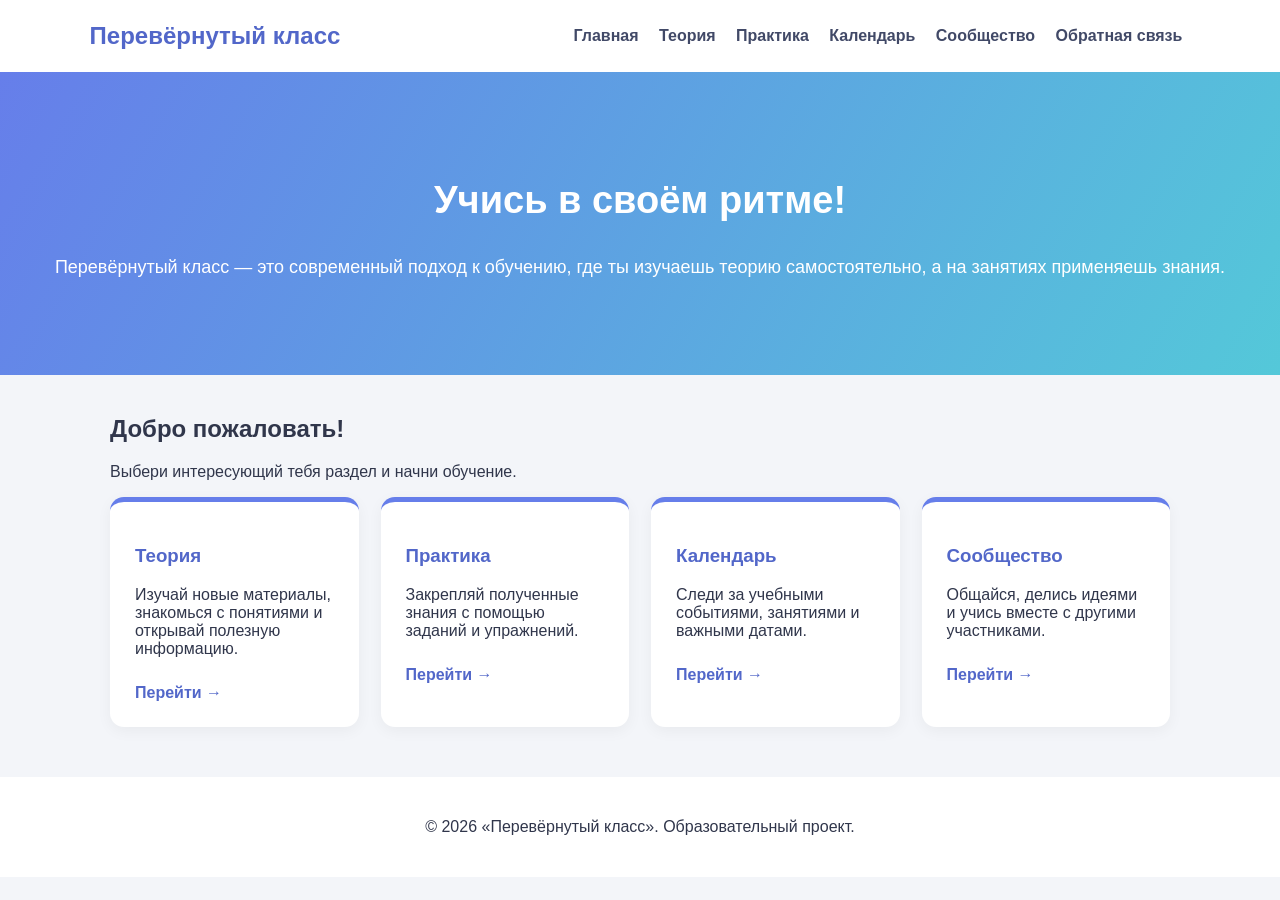
==== index.html @ 36bf10d5 "Create index.html" ====
<!DOCTYPE html>
<html lang="ru">
<head>
    <meta charset="UTF-8">
    <meta name="viewport" content="width=device-width, initial-scale=1.0">
    <title>Перевёрнутый класс</title>
    <style>
        * {
            box-sizing: border-box;
        }

        body {
            margin: 0;
            font-family: Arial, sans-serif;
            background: #f3f5f9;
            color: #30364b;
        }

        header {
            background: white;
            padding: 22px 7%;
            display: flex;
            justify-content: space-between;
            align-items: center;
            flex-wrap: wrap;
            gap: 15px;
            box-shadow: 0 2px 10px #0000000d;
        }

        header h2 {
            color: #5267c9;
            margin: 0;
        }

        nav a {
            color: #414967;
            text-decoration: none;
            margin: 8px;
            font-weight: bold;
        }

        .hero {
            text-align: center;
            padding: 75px 20px;
            background: linear-gradient(120deg, #667eea, #54c8d9);
            color: white;
        }

        .hero h1 {
            font-size: 38px;
        }

        .hero p {
            font-size: 18px;
            line-height: 1.6;
        }

        .content {
            max-width: 1100px;
            margin: 40px auto;
            padding: 0 20px;
        }

        .cards {
            display: grid;
            grid-template-columns: repeat(auto-fit, minmax(230px, 1fr));
            gap: 22px;
        }

        .card {
            background: white;
            padding: 25px;
            border-radius: 14px;
            box-shadow: 0 4px 15px #0000000c;
            border-top: 5px solid #667eea;
        }

        .card h3 {
            color: #5267c9;
        }

        .card a {
            display: inline-block;
            margin-top: 10px;
            color: #5267c9;
            font-weight: bold;
            text-decoration: none;
        }

        footer {
            text-align: center;
            padding: 25px;
            background: white;
            margin-top: 50px;
        }
    </style>
</head>
<body>

<header>
    <h2>Перевёрнутый класс</h2>
    <nav>
        <a href="index.html">Главная</a>
        <a href="theory.html">Теория</a>
        <a href="practice.html">Практика</a>
        <a href="calendar.html">Календарь</a>
        <a href="community.html">Сообщество</a>
        <a href="feedback.html">Обратная связь</a>
    </nav>
</header>

<section class="hero">
    <h1>Учись в своём ритме!</h1>
    <p>Перевёрнутый класс — это современный подход к обучению,

    где ты изучаешь теорию самостоятельно, а на занятиях применяешь знания.</p>
</section>

<main class="content">
    <h2>Добро пожаловать!</h2>
    <p>Выбери интересующий тебя раздел и начни обучение.</p>

    <div class="cards">
        <div class="card">
            <h3>Теория</h3>
            <p>Изучай новые материалы, знакомься с понятиями и открывай полезную информацию.</p>
            <a href="theory.html">Перейти →</a>
        </div>

        <div class="card">
            <h3>Практика</h3>
            <p>Закрепляй полученные знания с помощью заданий и упражнений.</p>
            <a href="practice.html">Перейти →</a>
        </div>

        <div class="card">
            <h3>Календарь</h3>
            <p>Следи за учебными событиями, занятиями и важными датами.</p>
            <a href="calendar.html">Перейти →</a>
        </div>

        <div class="card">
            <h3>Сообщество</h3>
            <p>Общайся, делись идеями и учись вместе с другими участниками.</p>
            <a href="community.html">Перейти →</a>
        </div>
    </div>
</main>

<footer>
    <p>© 2026 «Перевёрнутый класс». Образовательный проект.</p>
</footer>

</body>
</html>
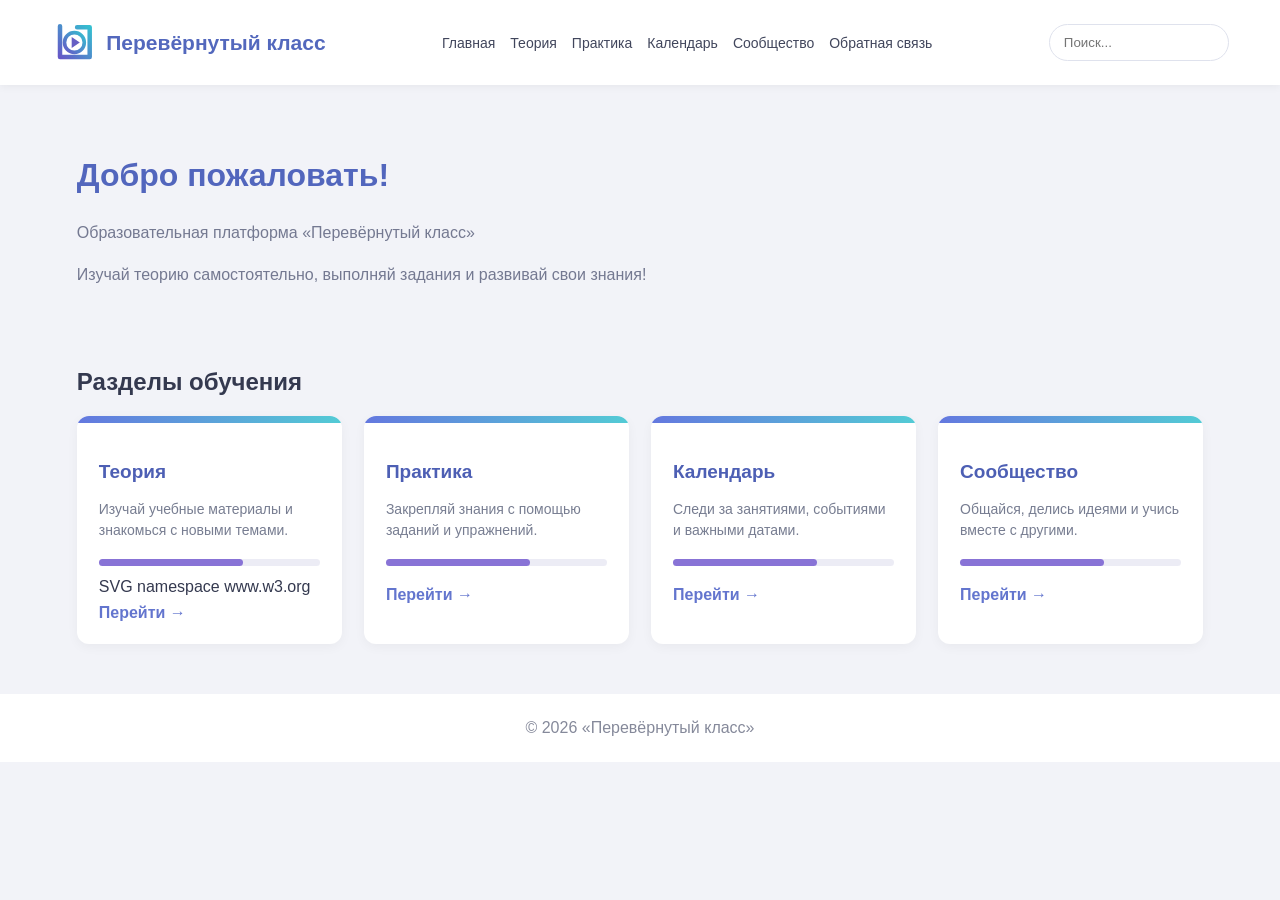
==== commit f9a623a8: "Create index.html" ====
--- a/index.html
+++ b/index.html
@@ -1,104 +1,162 @@
 <!DOCTYPE html>
 <html lang="ru">
 <head>
-    <meta charset="UTF-8">
-    <meta name="viewport" content="width=device-width, initial-scale=1.0">
-    <title>Перевёрнутый класс</title>
-    <style>
-        * {
-            box-sizing: border-box;
-        }
-
-        body {
-            margin: 0;
-            font-family: Arial, sans-serif;
-            background: #f3f5f9;
-            color: #30364b;
-        }
-
-        header {
-            background: white;
-            padding: 22px 7%;
-            display: flex;
-            justify-content: space-between;
-            align-items: center;
-            flex-wrap: wrap;
-            gap: 15px;
-            box-shadow: 0 2px 10px #0000000d;
-        }
-
-        header h2 {
-            color: #5267c9;
-            margin: 0;
-        }
-
-        nav a {
-            color: #414967;
-            text-decoration: none;
-            margin: 8px;
-            font-weight: bold;
-        }
-
-        .hero {
-            text-align: center;
-            padding: 75px 20px;
-            background: linear-gradient(120deg, #667eea, #54c8d9);
-            color: white;
-        }
-
-        .hero h1 {
-            font-size: 38px;
-        }
-
-        .hero p {
-            font-size: 18px;
-            line-height: 1.6;
-        }
-
-        .content {
-            max-width: 1100px;
-            margin: 40px auto;
-            padding: 0 20px;
-        }
-
-        .cards {
-            display: grid;
-            grid-template-columns: repeat(auto-fit, minmax(230px, 1fr));
-            gap: 22px;
-        }
-
-        .card {
-            background: white;
-            padding: 25px;
-            border-radius: 14px;
-            box-shadow: 0 4px 15px #0000000c;
-            border-top: 5px solid #667eea;
-        }
-
-        .card h3 {
-            color: #5267c9;
-        }
-
-        .card a {
-            display: inline-block;
-            margin-top: 10px;
-            color: #5267c9;
-            font-weight: bold;
-            text-decoration: none;
-        }
-
-        footer {
-            text-align: center;
-            padding: 25px;
-            background: white;
-            margin-top: 50px;
-        }
-    </style>
+<meta charset="UTF-8">
+<meta name="viewport" content="width=device-width, initial-scale=1.0">
+<title>Перевёрнутый класс</title>
+<style>
+* {
+    box-sizing: border-box;
+}
+body {
+    margin: 0;
+    font-family: Arial, sans-serif;
+    background: #f2f3f8;
+    color: #34394f;
+}
+header {
+    background: white;
+    min-height: 85px;
+    padding: 15px 4%;
+    display: flex;
+    align-items: center;
+    justify-content: space-between;
+    flex-wrap: wrap;
+    gap: 18px;
+    box-shadow: 0 2px 8px #0000000d;
+}
+.logo {
+    display: flex;
+    align-items: center;
+    gap: 10px;
+    color: #5368bd;
+    font-size: 21px;
+    font-weight: bold;
+}
+.logo svg {
+    width: 45px;
+    height: 45px;
+    flex-shrink: 0;
+}
+nav {
+    display: flex;
+    flex-wrap: wrap;
+    gap: 15px;
+}
+nav a {
+    text-decoration: none;
+    color: #41465c;
+    font-size: 14px;
+}
+nav a:hover {
+    color: #6476d8;
+}
+.search {
+    padding: 10px 14px;
+    border: 1px solid #dfe2ed;
+    border-radius: 20px;
+    outline: none;
+    max-width: 180px;
+}
+.hero {
+    padding: 45px 6%;
+}
+.hero h1 {
+    color: #5266bd;
+    font-size: 32px;
+}
+.hero p {
+    color: #747991;
+    line-height: 1.6;
+}
+.content {
+    padding: 0 6% 50px;
+}
+.cards {
+    display: grid;
+    grid-template-columns: repeat(auto-fit, minmax(230px, 1fr));
+    gap: 22px;
+}
+.card {
+    background: white;
+    border-radius: 12px;
+    overflow: hidden;
+    box-shadow: 0 3px 12px #0000000b;
+}
+.card-line {
+    height: 7px;
+    background: linear-gradient(90deg, #6478df, #53cbd5);
+}
+.card-content {
+    padding: 22px;
+}
+.card h2 {
+    font-size: 19px;
+    color: #4d5fb4;
+}
+.card p {
+    color: #777d91;
+    line-height: 1.5;
+    font-size: 14px;
+}
+.progress {
+    height: 7px;
+    background: #ececf5;
+    border-radius: 10px;
+    margin: 18px 0 12px;
+}
+.progress span {
+    display: block;
+    height: 100%;
+    width: 65%;
+    background: #8873d6;
+    border-radius: 10px;
+}
+.card a {
+    display: inline-block;
+    color: #6375ce;
+    text-decoration: none;
+    font-weight: bold;
+    margin-top: 8px;
+}
+footer {
+    text-align: center;
+    background: white;
+    padding: 25px;
+    color: #85899a;
+}
+max-width: 650px {
+    header {
+        justify-content: center;
+    }
+    .hero h1 {
+        font-size: 26px;
+    }
+}
+</style>
 </head>
 <body>
 
 <header>
-    <h2>Перевёрнутый класс</h2>
+    <div class="logo">
+        <svg viewBox="0 0 50 50" xmlns="http://www.w3.org/2000/svg">
+            <defs>
+                <linearGradient id="logoGradient" x1="0" y1="1" x2="1" y2="0">
+                    <stop offset="0%" stop-color="#6559c7"/>
+                    <stop offset="100%" stop-color="#35bfd0"/>
+                </linearGradient>
+            </defs>
+            <path d="M10 7 V41 H43 V8 H29"
+                  fill="none" stroke="url(#logoGradient)"
+                  stroke-width="5" stroke-linecap="round"
+                  stroke-linejoin="round"/>
+            <circle cx="26" cy="25" r="11"
+                    fill="none" stroke="url(#logoGradient)" stroke-width="4"/>
+            <path d="M23 19 L32 25 L23 31 Z" fill="#655fc4"/>
+        </svg>
+        <span>Перевёрнутый класс</span>
+    </div>
+
     <nav>
         <a href="index.html">Главная</a>
         <a href="theory.html">Теория</a>
@@ -107,48 +165,68 @@
         <a href="community.html">Сообщество</a>
         <a href="feedback.html">Обратная связь</a>
     </nav>
+
+    <input class="search" type="search" placeholder="Поиск...">
 </header>
 
 <section class="hero">
-    <h1>Учись в своём ритме!</h1>
-    <p>Перевёрнутый класс — это современный подход к обучению,
-
-    где ты изучаешь теорию самостоятельно, а на занятиях применяешь знания.</p>
+    <h1>Добро пожаловать!</h1>
+    <p>Образовательная платформа «Перевёрнутый класс»</p>
+    <p>Изучай теорию самостоятельно, выполняй задания и развивай свои знания!</p>
 </section>
 
 <main class="content">
-    <h2>Добро пожаловать!</h2>
-    <p>Выбери интересующий тебя раздел и начни обучение.</p>
+    <h2>Разделы обучения</h2>
 
     <div class="cards">
-        <div class="card">
-            <h3>Теория</h3>
-            <p>Изучай новые материалы, знакомься с понятиями и открывай полезную информацию.</p>
-            <a href="theory.html">Перейти →</a>
-        </div>
-
-        <div class="card">
-            <h3>Практика</h3>
-            <p>Закрепляй полученные знания с помощью заданий и упражнений.</p>
-            <a href="practice.html">Перейти →</a>
-        </div>
-
-        <div class="card">
-            <h3>Календарь</h3>
-            <p>Следи за учебными событиями, занятиями и важными датами.</p>
-            <a href="calendar.html">Перейти →</a>
-        </div>
-
-        <div class="card">
-            <h3>Сообщество</h3>
-            <p>Общайся, делись идеями и учись вместе с другими участниками.</p>
-            <a href="community.html">Перейти →</a>
-        </div>
+        <article class="card">
+            <div class="card-line"></div>
+            <div class="card-content">
+                <h2>Теория</h2>
+                <p>Изучай учебные материалы и знакомься с новыми темами.</p>
+                <div class="progress"><span></span></div>
+SVG namespace
+www.w3.org
+
+
+<a href="theory.html">Перейти →</a>
+            </div>
+        </article>
+
+        <article class="card">
+            <div class="card-line"></div>
+            <div class="card-content">
+                <h2>Практика</h2>
+                <p>Закрепляй знания с помощью заданий и упражнений.</p>
+                <div class="progress"><span></span></div>
+                <a href="practice.html">Перейти →</a>
+            </div>
+        </article>
+
+        <article class="card">
+            <div class="card-line"></div>
+            <div class="card-content">
+                <h2>Календарь</h2>
+                <p>Следи за занятиями, событиями и важными датами.</p>
+                <div class="progress"><span></span></div>
+                <a href="calendar.html">Перейти →</a>
+            </div>
+        </article>
+
+        <article class="card">
+            <div class="card-line"></div>
+            <div class="card-content">
+                <h2>Сообщество</h2>
+                <p>Общайся, делись идеями и учись вместе с другими.</p>
+                <div class="progress"><span></span></div>
+                <a href="community.html">Перейти →</a>
+            </div>
+        </article>
     </div>
 </main>
 
 <footer>
-    <p>© 2026 «Перевёрнутый класс». Образовательный проект.</p>
+    © 2026 «Перевёрнутый класс»
 </footer>
 
 </body>
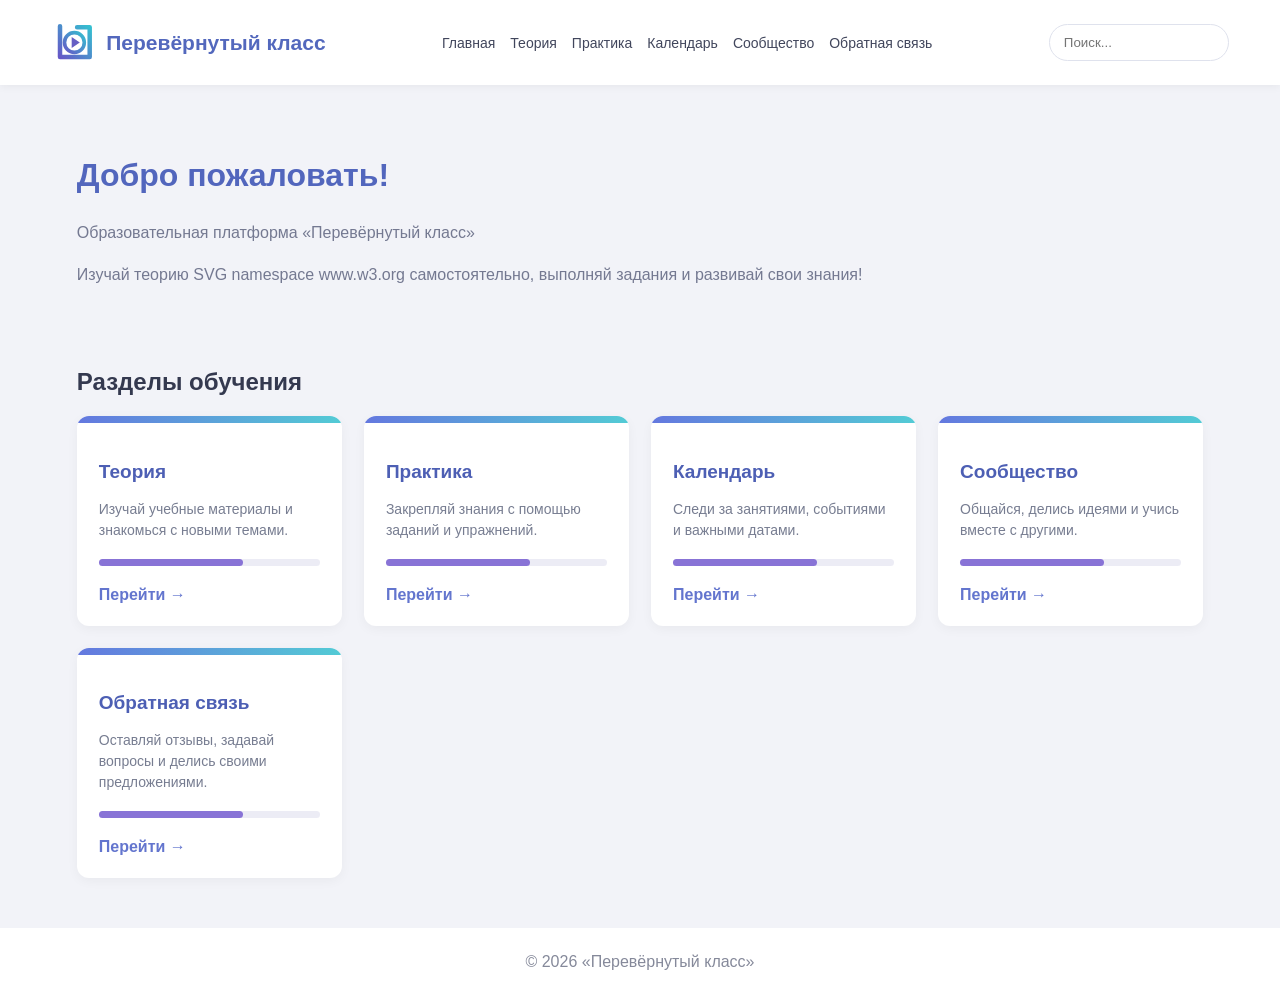
==== commit e8b06fc0: "Update index.html" ====
--- a/index.html
+++ b/index.html
@@ -6,228 +6,240 @@
 <title>Перевёрнутый класс</title>
 <style>
 * {
-    box-sizing: border-box;
+   box-sizing: border-box;
 }
 body {
-    margin: 0;
-    font-family: Arial, sans-serif;
-    background: #f2f3f8;
-    color: #34394f;
+   margin: 0;
+   font-family: Arial, sans-serif;
+   background: #f2f3f8;
+   color: #34394f;
 }
 header {
-    background: white;
-    min-height: 85px;
-    padding: 15px 4%;
-    display: flex;
-    align-items: center;
-    justify-content: space-between;
-    flex-wrap: wrap;
-    gap: 18px;
-    box-shadow: 0 2px 8px #0000000d;
+   background: white;
+   min-height: 85px;
+   padding: 15px 4%;
+   display: flex;
+   align-items: center;
+   justify-content: space-between;
+   flex-wrap: wrap;
+   gap: 18px;
+   box-shadow: 0 2px 8px #0000000d;
 }
 .logo {
-    display: flex;
-    align-items: center;
-    gap: 10px;
-    color: #5368bd;
-    font-size: 21px;
-    font-weight: bold;
+   display: flex;
+   align-items: center;
+   gap: 10px;
+   color: #5368bd;
+   font-size: 21px;
+   font-weight: bold;
 }
 .logo svg {
-    width: 45px;
-    height: 45px;
-    flex-shrink: 0;
+   width: 45px;
+   height: 45px;
+   flex-shrink: 0;
 }
 nav {
-    display: flex;
-    flex-wrap: wrap;
-    gap: 15px;
+   display: flex;
+   flex-wrap: wrap;
+   gap: 15px;
 }
 nav a {
-    text-decoration: none;
-    color: #41465c;
-    font-size: 14px;
+   text-decoration: none;
+   color: #41465c;
+   font-size: 14px;
 }
 nav a:hover {
-    color: #6476d8;
+   color: #6476d8;
 }
 .search {
-    padding: 10px 14px;
-    border: 1px solid #dfe2ed;
-    border-radius: 20px;
-    outline: none;
-    max-width: 180px;
+   padding: 10px 14px;
+   border: 1px solid #dfe2ed;
+   border-radius: 20px;
+   outline: none;
+   max-width: 180px;
 }
 .hero {
-    padding: 45px 6%;
+   padding: 45px 6%;
 }
 .hero h1 {
-    color: #5266bd;
-    font-size: 32px;
+   color: #5266bd;
+   font-size: 32px;
 }
 .hero p {
-    color: #747991;
-    line-height: 1.6;
+   color: #747991;
+   line-height: 1.6;
 }
 .content {
-    padding: 0 6% 50px;
+   padding: 0 6% 50px;
 }
 .cards {
-    display: grid;
-    grid-template-columns: repeat(auto-fit, minmax(230px, 1fr));
-    gap: 22px;
+   display: grid;
+   grid-template-columns: repeat(auto-fit, minmax(230px, 1fr));
+   gap: 22px;
 }
 .card {
-    background: white;
-    border-radius: 12px;
-    overflow: hidden;
-    box-shadow: 0 3px 12px #0000000b;
+   background: white;
+   border-radius: 12px;
+   overflow: hidden;
+   box-shadow: 0 3px 12px #0000000b;
 }
 .card-line {
-    height: 7px;
-    background: linear-gradient(90deg, #6478df, #53cbd5);
+   height: 7px;
+   background: linear-gradient(90deg, #6478df, #53cbd5);
 }
 .card-content {
-    padding: 22px;
+   padding: 22px;
 }
 .card h2 {
-    font-size: 19px;
-    color: #4d5fb4;
+   font-size: 19px;
+   color: #4d5fb4;
 }
 .card p {
-    color: #777d91;
-    line-height: 1.5;
-    font-size: 14px;
+   color: #777d91;
+   line-height: 1.5;
+   font-size: 14px;
 }
 .progress {
-    height: 7px;
-    background: #ececf5;
-    border-radius: 10px;
-    margin: 18px 0 12px;
+   height: 7px;
+   background: #ececf5;
+   border-radius: 10px;
+   margin: 18px 0 12px;
 }
 .progress span {
-    display: block;
-    height: 100%;
-    width: 65%;
-    background: #8873d6;
-    border-radius: 10px;
+   display: block;
+   height: 100%;
+   width: 65%;
+   background: #8873d6;
+   border-radius: 10px;
 }
 .card a {
-    display: inline-block;
-    color: #6375ce;
-    text-decoration: none;
-    font-weight: bold;
-    margin-top: 8px;
+   display: inline-block;
+   color: #6375ce;
+   text-decoration: none;
+   font-weight: bold;
+   margin-top: 8px;
 }
 footer {
-    text-align: center;
-    background: white;
-    padding: 25px;
-    color: #85899a;
+   text-align: center;
+   background: white;
+   padding: 25px;
+   color: #85899a;
 }
 max-width: 650px {
-    header {
-        justify-content: center;
-    }
-    .hero h1 {
-        font-size: 26px;
-    }
+   header {
+       justify-content: center;
+   }
+   .hero h1 {
+       font-size: 26px;
+   }
 }
 </style>
 </head>
 <body>
-
+ 
 <header>
-    <div class="logo">
-        <svg viewBox="0 0 50 50" xmlns="http://www.w3.org/2000/svg">
-            <defs>
-                <linearGradient id="logoGradient" x1="0" y1="1" x2="1" y2="0">
-                    <stop offset="0%" stop-color="#6559c7"/>
-                    <stop offset="100%" stop-color="#35bfd0"/>
-                </linearGradient>
-            </defs>
-            <path d="M10 7 V41 H43 V8 H29"
-                  fill="none" stroke="url(#logoGradient)"
-                  stroke-width="5" stroke-linecap="round"
-                  stroke-linejoin="round"/>
-            <circle cx="26" cy="25" r="11"
-                    fill="none" stroke="url(#logoGradient)" stroke-width="4"/>
-            <path d="M23 19 L32 25 L23 31 Z" fill="#655fc4"/>
-        </svg>
-        <span>Перевёрнутый класс</span>
-    </div>
-
-    <nav>
-        <a href="index.html">Главная</a>
-        <a href="theory.html">Теория</a>
-        <a href="practice.html">Практика</a>
-        <a href="calendar.html">Календарь</a>
-        <a href="community.html">Сообщество</a>
-        <a href="feedback.html">Обратная связь</a>
-    </nav>
-
-    <input class="search" type="search" placeholder="Поиск...">
+   <div class="logo">
+       <svg viewBox="0 0 50 50" xmlns="http://www.w3.org/2000/svg">
+           <defs>
+               <linearGradient id="logoGradient" x1="0" y1="1" x2="1" y2="0">
+                   <stop offset="0%" stop-color="#6559c7"/>
+                   <stop offset="100%" stop-color="#35bfd0"/>
+               </linearGradient>
+           </defs>
+           <path d="M10 7 V41 H43 V8 H29"
+                 fill="none" stroke="url(#logoGradient)"
+                 stroke-width="5" stroke-linecap="round"
+                 stroke-linejoin="round"/>
+           <circle cx="26" cy="25" r="11"
+                   fill="none" stroke="url(#logoGradient)" stroke-width="4"/>
+           <path d="M23 19 L32 25 L23 31 Z" fill="#655fc4"/>
+       </svg>
+       <span>Перевёрнутый класс</span>
+   </div>
+ 
+   <nav>
+       <a href="index.html">Главная</a>
+       <a href="theory.html">Теория</a>
+       <a href="practice.html">Практика</a>
+       <a href="calendar.html">Календарь</a>
+       <a href="community.html">Сообщество</a>
+       <a href="feedback.html">Обратная связь</a>
+   </nav>
+ 
+   <input class="search" type="search" placeholder="Поиск...">
 </header>
-
+ 
 <section class="hero">
-    <h1>Добро пожаловать!</h1>
-    <p>Образовательная платформа «Перевёрнутый класс»</p>
-    <p>Изучай теорию самостоятельно, выполняй задания и развивай свои знания!</p>
-</section>
-
-<main class="content">
-    <h2>Разделы обучения</h2>
-
-    <div class="cards">
-        <article class="card">
-            <div class="card-line"></div>
-            <div class="card-content">
-                <h2>Теория</h2>
-                <p>Изучай учебные материалы и знакомься с новыми темами.</p>
-                <div class="progress"><span></span></div>
+   <h1>Добро пожаловать!</h1>
+   <p>Образовательная платформа «Перевёрнутый класс»</p>
+   <p>Изучай теорию
 SVG namespace
 www.w3.org
 
 
-<a href="theory.html">Перейти →</a>
-            </div>
-        </article>
-
-        <article class="card">
-            <div class="card-line"></div>
-            <div class="card-content">
-                <h2>Практика</h2>
-                <p>Закрепляй знания с помощью заданий и упражнений.</p>
-                <div class="progress"><span></span></div>
-                <a href="practice.html">Перейти →</a>
-            </div>
-        </article>
-
-        <article class="card">
-            <div class="card-line"></div>
-            <div class="card-content">
-                <h2>Календарь</h2>
-                <p>Следи за занятиями, событиями и важными датами.</p>
-                <div class="progress"><span></span></div>
-                <a href="calendar.html">Перейти →</a>
-            </div>
-        </article>
-
-        <article class="card">
-            <div class="card-line"></div>
-            <div class="card-content">
-                <h2>Сообщество</h2>
-                <p>Общайся, делись идеями и учись вместе с другими.</p>
-                <div class="progress"><span></span></div>
-                <a href="community.html">Перейти →</a>
-            </div>
-        </article>
-    </div>
+самостоятельно, выполняй задания и развивай свои знания!</p>
+</section>
+ 
+<main class="content">
+   <h2>Разделы обучения</h2>
+ 
+   <div class="cards">
+       <article class="card">
+           <div class="card-line"></div>
+           <div class="card-content">
+               <h2>Теория</h2>
+               <p>Изучай учебные материалы и знакомься с новыми темами.</p>
+               <div class="progress"><span></span></div>
+               <a href="theory.html">Перейти →</a>
+           </div>
+       </article>
+ 
+       <article class="card">
+           <div class="card-line"></div>
+           <div class="card-content">
+               <h2>Практика</h2>
+               <p>Закрепляй знания с помощью заданий и упражнений.</p>
+               <div class="progress"><span></span></div>
+               <a href="practice.html">Перейти →</a>
+           </div>
+       </article>
+ 
+       <article class="card">
+           <div class="card-line"></div>
+           <div class="card-content">
+               <h2>Календарь</h2>
+               <p>Следи за занятиями, событиями и важными датами.</p>
+               <div class="progress"><span></span></div>
+               <a href="calendar.html">Перейти →</a>
+           </div>
+       </article>
+ 
+       <article class="card">
+           <div class="card-line"></div>
+           <div class="card-content">
+               <h2>Сообщество</h2>
+               <p>Общайся, делись идеями и учись вместе с другими.</p>
+               <div class="progress"><span></span></div>
+               <a href="community.html">Перейти →</a>
+           </div>
+       </article>
+ 
+       <article class="card">
+           <div class="card-line"></div>
+           <div class="card-content">
+               <h2>Обратная связь</h2>
+               <p>Оставляй отзывы, задавай вопросы и делись своими предложениями.</p>
+               <div class="progress"><span></span></div>
+               <a href="feedback.html">Перейти →</a>
+           </div>
+       </article>
+   </div>
 </main>
-
+ 
 <footer>
-    © 2026 «Перевёрнутый класс»
+   © 2026 «Перевёрнутый класс»
 </footer>
-
+ 
 </body>
 </html>
+ 
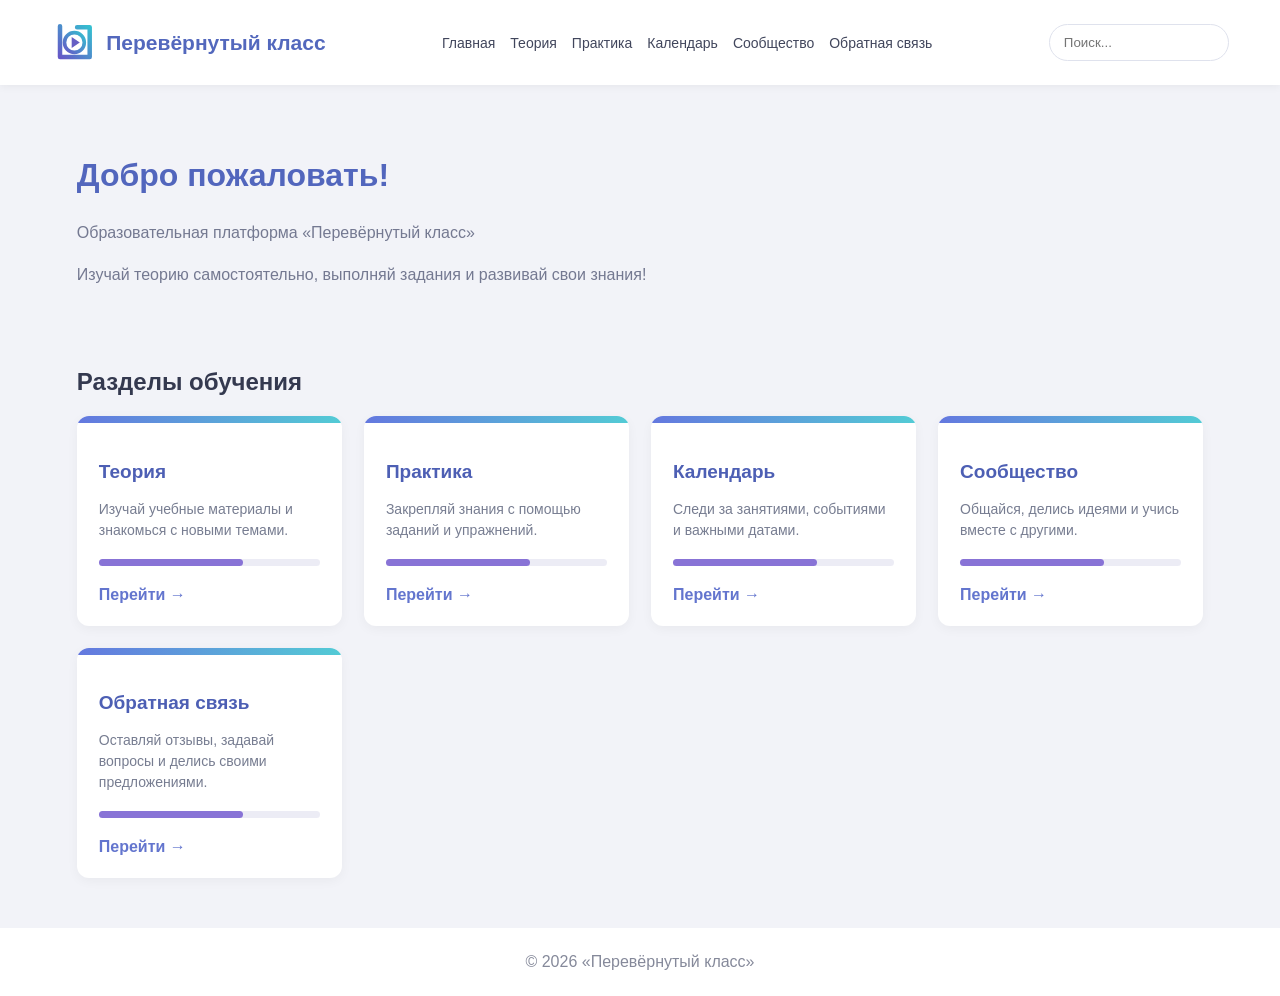
==== commit a6d9c303: "Update index.html" ====
--- a/index.html
+++ b/index.html
@@ -172,12 +172,7 @@
 <section class="hero">
    <h1>Добро пожаловать!</h1>
    <p>Образовательная платформа «Перевёрнутый класс»</p>
-   <p>Изучай теорию
-SVG namespace
-www.w3.org
-
-
-самостоятельно, выполняй задания и развивай свои знания!</p>
+   <p>Изучай теорию самостоятельно, выполняй задания и развивай свои знания!</p>
 </section>
  
 <main class="content">
